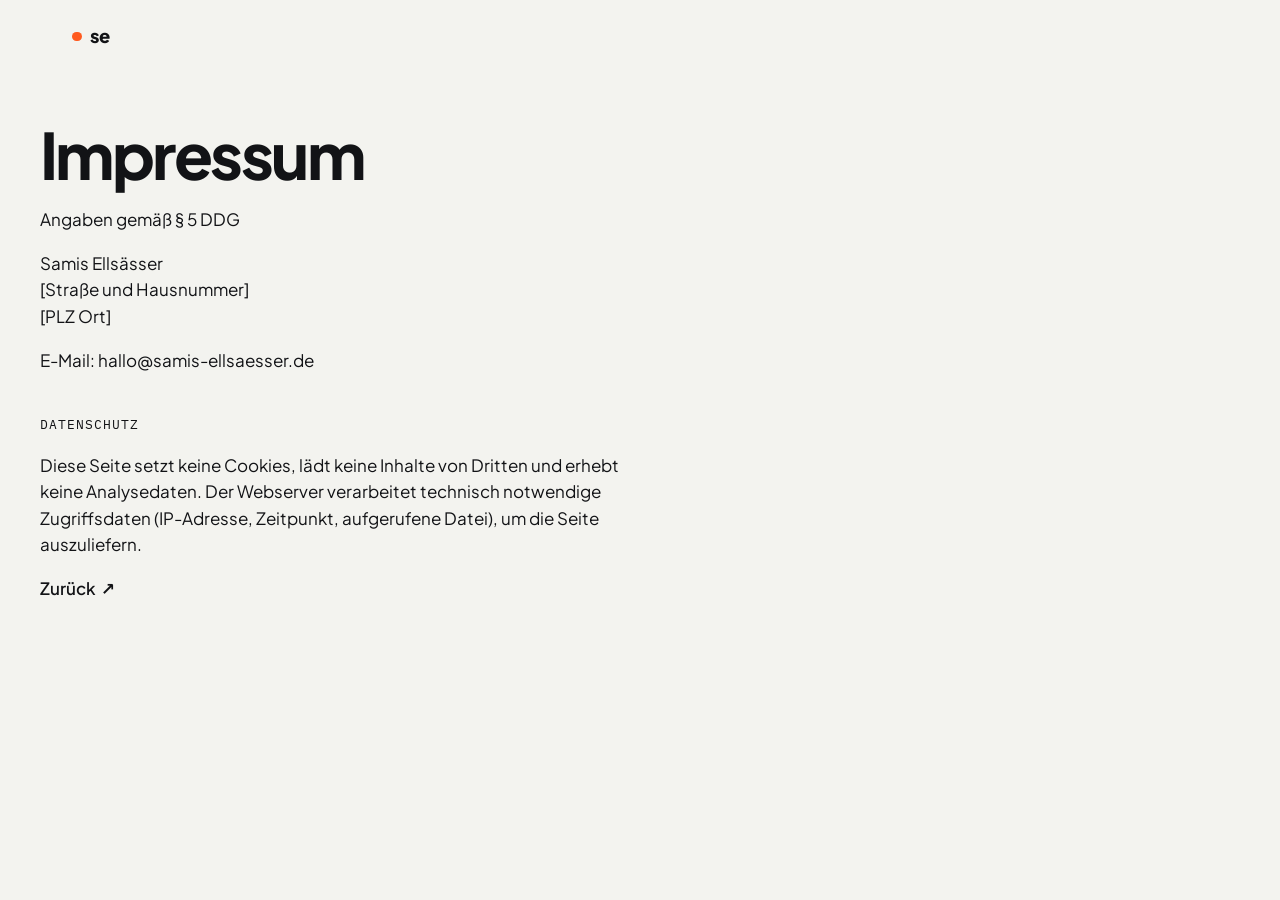
==== impressum.html @ 4ca0b34e "Neue minimalistische Version: Name aus Rasterpunkten, Jetzt-Liste, Kontakt Eine Seite, eine Schrift " ====
<!doctype html>
<html lang="de">
<head>
<meta charset="utf-8">
<meta name="viewport" content="width=device-width, initial-scale=1">
<title>Impressum · Samis Ellsässer</title>
<meta name="robots" content="noindex">
<link rel="icon" href="assets/favicon.svg" type="image/svg+xml">
<link rel="stylesheet" href="assets/site.css">
</head>
<body>
<header class="top wrap">
  <a class="brand" href="./"><span class="brand__dot" aria-hidden="true"></span>se</a>
</header>
<main class="wrap legal">
  <h1 class="say">Impressum</h1>
  <!-- TODO: Angaben nach § 5 DDG ergänzen (Name, Anschrift, Kontakt). Bis dahin nicht live schalten. -->
  <p>Angaben gemäß § 5 DDG</p>
  <p>Samis Ellsässer<br>[Straße und Hausnummer]<br>[PLZ Ort]</p>
  <p>E-Mail: hallo@samis-ellsaesser.de</p>
  <h2 class="mono">Datenschutz</h2>
  <p>Diese Seite setzt keine Cookies, lädt keine Inhalte von Dritten und erhebt keine Analysedaten. Der Webserver verarbeitet technisch notwendige Zugriffsdaten (IP-Adresse, Zeitpunkt, aufgerufene Datei), um die Seite auszuliefern.</p>
  <p><a class="arrow" href="./">Zurück</a></p>
</main>
</body>
</html>
---- assets/site.css ----
/* samis-ellsaesser.de
   Eine Seite, eine Schrift, eine Akzentfarbe. Der Name setzt sich aus Rasterpunkten zusammen,
   alles andere bleibt ruhig. Verwandt mit dem Druckbogen von digitalemedien.de. */

@font-face{font-family:"Plus Jakarta Sans";src:url("fonts/plus-jakarta-sans-latin-ext-wght-normal.woff2") format("woff2");font-weight:200 800;font-style:normal;font-display:swap;unicode-range:U+0100-02BA,U+02BD-02C5,U+02C7-02CC,U+02CE-02D7,U+02DD-02FF,U+0304,U+0308,U+0329,U+1D00-1DBF,U+1E00-1E9F,U+1EF2-1EFF,U+2020,U+20A0-20AB,U+20AD-20C0,U+2113,U+2C60-2C7F,U+A720-A7FF}
@font-face{font-family:"Plus Jakarta Sans";src:url("fonts/plus-jakarta-sans-latin-wght-normal.woff2") format("woff2");font-weight:200 800;font-style:normal;font-display:swap;unicode-range:U+0000-00FF,U+0131,U+0152-0153,U+02BB-02BC,U+02C6,U+02DA,U+02DC,U+0304,U+0308,U+0329,U+2000-206F,U+20AC,U+2122,U+2191,U+2193,U+2212,U+2215,U+FEFF,U+FFFD}
@font-face{font-family:"IBM Plex Mono";src:url("fonts/plex-mono-400.woff2") format("woff2");font-weight:400;font-style:normal;font-display:swap}

:root{
  --paper:#f3f3ef;
  --ink:#121316;
  --ink-2:#5b5d63;
  --line:rgba(18,19,22,.12);
  --hover:rgba(18,19,22,.035);
  --accent:#ff5a1f;
  --font:"Plus Jakarta Sans",system-ui,-apple-system,"Segoe UI",Arial,sans-serif;
  --mono:"IBM Plex Mono",ui-monospace,"SF Mono",Menlo,Consolas,monospace;
  --gutter:clamp(16px,4vw,40px);
  color-scheme:light dark;
}
@media (prefers-color-scheme:dark){
  :root{
    --paper:#111214;
    --ink:#ecece6;
    --ink-2:#9a9ca3;
    --line:rgba(236,236,230,.13);
    --hover:rgba(236,236,230,.04);
    --accent:#ff7440;
  }
}

*,*::before,*::after{box-sizing:border-box}
html{-webkit-text-size-adjust:100%;scroll-behavior:smooth}
body{
  margin:0;background:var(--paper);color:var(--ink);
  font-family:var(--font);font-size:1.0625rem;line-height:1.55;
  -webkit-font-smoothing:antialiased;
}
h1,h2,p,ul{margin:0}
ul{padding:0;list-style:none}
a{color:inherit;text-decoration:none}
::selection{background:var(--accent);color:#fff}
:focus-visible{outline:2px solid var(--accent);outline-offset:4px;border-radius:2px}

.wrap{width:100%;max-width:76rem;margin-inline:auto;padding-inline:max(var(--gutter),env(safe-area-inset-left,0px)) max(var(--gutter),env(safe-area-inset-right,0px))}
.mono{font-family:var(--mono);font-size:.8rem;letter-spacing:.02em;font-weight:400}
.muted{color:var(--ink-2)}
.skip{position:absolute;left:-999px;top:0;background:var(--ink);color:var(--paper);padding:.6rem 1rem;z-index:9}
.skip:focus{left:var(--gutter);top:.5rem}

/* Kopf */
.top{display:flex;align-items:center;justify-content:space-between;padding-block:1.4rem}
.brand{display:inline-flex;align-items:center;gap:.55rem;font-weight:800;font-size:1.15rem;letter-spacing:-.03em}
.brand__dot{width:.6rem;height:.6rem;border-radius:50%;background:var(--accent)}
.nav{display:flex;gap:1.6rem;font-weight:550;font-size:.95rem}
.nav a{padding-block:.3rem;border-bottom:1.5px solid transparent;transition:border-color .2s}
.nav a:hover{border-color:var(--accent)}

/* Bühne: Name aus Rasterpunkten */
.hero{padding-block:clamp(3rem,12vh,9rem) clamp(4rem,12vh,8rem)}
.name{
  position:relative;
  font-weight:800;
  font-size:clamp(3.4rem,15.5vw,14rem);
  line-height:.9;
  letter-spacing:-.055em;
  margin-left:-.04em;
}
.name__line{display:block;padding-bottom:.04em}
.name__canvas{position:absolute;inset:-.2em -.25em;width:calc(100% + .5em);height:calc(100% + .4em);pointer-events:none;display:none}
/* Mit laufendem Raster bleibt der echte Text für Lesegeräte und Auswahl da, nur unsichtbar */
.is-raster .name__line{color:transparent}
.is-raster .name__canvas{display:block}

.lead{max-width:34rem;margin-top:clamp(2rem,5vw,3rem);font-size:clamp(1.1rem,1.6vw,1.3rem);line-height:1.5;color:var(--ink)}
.meta{display:flex;gap:.6rem;margin-top:1.4rem;color:var(--ink-2)}
.meta__arrow{color:var(--accent)}

/* Abschnitte */
.block{padding-block:clamp(3rem,8vw,6rem);border-top:1px solid var(--line)}
.block__head{display:flex;justify-content:space-between;align-items:baseline;margin-bottom:1.6rem}
.block h2{text-transform:uppercase;letter-spacing:.08em}

/* Projekte als Zeilen */
.work li + li{border-top:1px solid var(--line)}
.row{
  display:grid;grid-template-columns:minmax(10rem,15rem) 1fr auto;gap:.4rem 2rem;align-items:baseline;
  padding:1.4rem .6rem;margin-inline:-.6rem;border-radius:6px;
  transition:background-color .2s;
}
.row__name{font-weight:700;font-size:1.3rem;letter-spacing:-.02em;transition:color .2s}
.row__text{color:var(--ink-2);max-width:40rem}
.row__tag{display:inline-flex;align-items:center;gap:.45rem;color:var(--ink-2);white-space:nowrap}
a.row:hover{background:var(--hover)}
a.row:hover .row__name{color:var(--accent)}
a.row .row__name::after{content:"↗";display:inline-block;margin-left:.35em;font-size:.8em;opacity:0;transform:translate(-.2em,.2em);transition:opacity .2s,transform .2s}
a.row:hover .row__name::after,a.row:focus-visible .row__name::after{opacity:1;transform:none}
.live{width:.45rem;height:.45rem;border-radius:50%;background:var(--accent);box-shadow:0 0 0 0 var(--accent);animation:puls 2.4s ease-out infinite}
@keyframes puls{0%{box-shadow:0 0 0 0 color-mix(in srgb,var(--accent) 55%,transparent)}70%,100%{box-shadow:0 0 0 .5rem transparent}}
.stack{margin-top:2rem}

/* Kontakt */
.block--contact h2{margin-bottom:1.6rem}
.say{font-size:clamp(2rem,5.5vw,4rem);font-weight:750;line-height:1.05;letter-spacing:-.04em}
.links{display:flex;flex-wrap:wrap;align-items:baseline;gap:1rem 2rem;margin-top:2rem}
.big{font-size:clamp(1.1rem,2.4vw,1.5rem);font-weight:600;background:linear-gradient(var(--accent),var(--accent)) 0 100%/0 2px no-repeat;padding-bottom:.15em;transition:background-size .3s;overflow-wrap:anywhere}
.big:hover{background-size:100% 2px}
.arrow{font-weight:550}
.arrow::after{content:"↗";margin-left:.3em;display:inline-block;transition:transform .2s}
.arrow:hover::after{transform:translate(.15em,-.15em)}

.foot{display:flex;flex-wrap:wrap;justify-content:space-between;gap:.6rem 2rem;padding-block:2rem 2.6rem;border-top:1px solid var(--line)}
.foot a:hover{color:var(--ink)}

@media (max-width:720px){
  .name{font-size:23vw}
  .hero{padding-block:2.5rem 4rem}
  .row{grid-template-columns:1fr auto;gap:.35rem 1rem}
  .row__text{grid-column:1 / -1;grid-row:2}
  .block__head{flex-direction:column;gap:.2rem}
}
@media (prefers-reduced-motion:reduce){
  *{transition:none !important;animation:none !important}
}

/* Impressum */
.legal{padding-block:3rem 6rem;max-width:44rem;margin-left:0}
.legal > * + *{margin-top:1.1rem}
.legal h2{margin-top:2.6rem;text-transform:uppercase;letter-spacing:.08em}
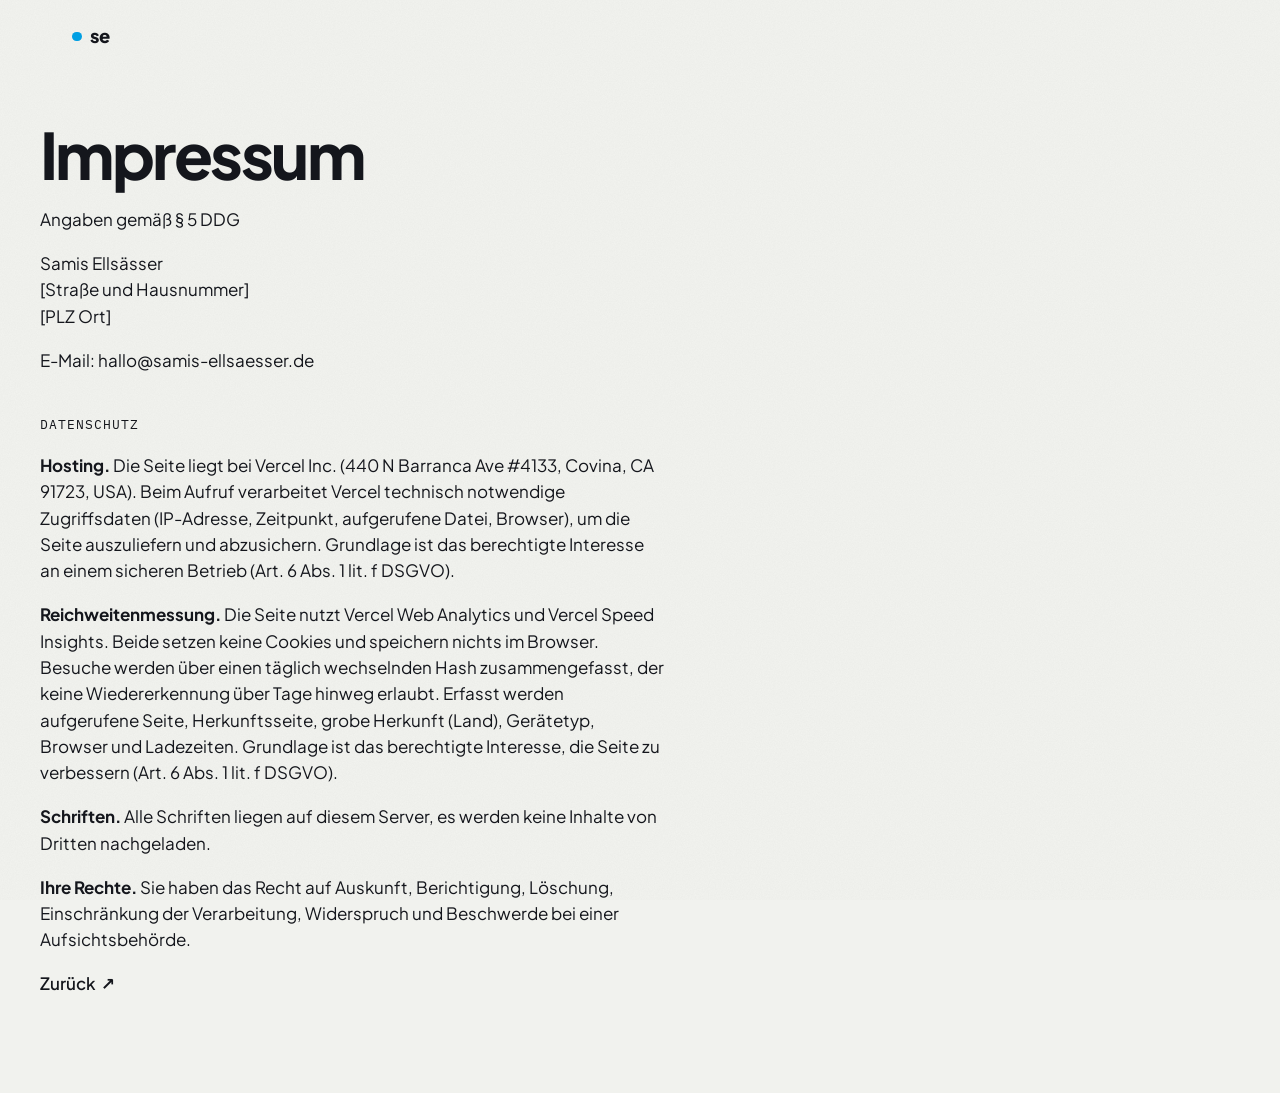
==== commit 6f321469: "CV-Inhalte, Arbeitsweise und Vercel statt Railway Werdegang aus dem CV ohne private Angaben (kein Fo" ====
--- a/impressum.html
+++ b/impressum.html
@@ -19,7 +19,11 @@
   <p>Samis Ellsässer<br>[Straße und Hausnummer]<br>[PLZ Ort]</p>
   <p>E-Mail: hallo@samis-ellsaesser.de</p>
   <h2 class="mono">Datenschutz</h2>
-  <p>Diese Seite setzt keine Cookies, lädt keine Inhalte von Dritten und erhebt keine Analysedaten. Der Webserver verarbeitet technisch notwendige Zugriffsdaten (IP-Adresse, Zeitpunkt, aufgerufene Datei), um die Seite auszuliefern.</p>
+  <!-- TODO: Datenschutzerklärung vor dem Livegang prüfen lassen -->
+  <p><strong>Hosting.</strong> Die Seite liegt bei Vercel Inc. (440 N Barranca Ave #4133, Covina, CA 91723, USA). Beim Aufruf verarbeitet Vercel technisch notwendige Zugriffsdaten (IP-Adresse, Zeitpunkt, aufgerufene Datei, Browser), um die Seite auszuliefern und abzusichern. Grundlage ist das berechtigte Interesse an einem sicheren Betrieb (Art. 6 Abs. 1 lit. f DSGVO).</p>
+  <p><strong>Reichweitenmessung.</strong> Die Seite nutzt Vercel Web Analytics und Vercel Speed Insights. Beide setzen keine Cookies und speichern nichts im Browser. Besuche werden über einen täglich wechselnden Hash zusammengefasst, der keine Wiedererkennung über Tage hinweg erlaubt. Erfasst werden aufgerufene Seite, Herkunftsseite, grobe Herkunft (Land), Gerätetyp, Browser und Ladezeiten. Grundlage ist das berechtigte Interesse, die Seite zu verbessern (Art. 6 Abs. 1 lit. f DSGVO).</p>
+  <p><strong>Schriften.</strong> Alle Schriften liegen auf diesem Server, es werden keine Inhalte von Dritten nachgeladen.</p>
+  <p><strong>Ihre Rechte.</strong> Sie haben das Recht auf Auskunft, Berichtigung, Löschung, Einschränkung der Verarbeitung, Widerspruch und Beschwerde bei einer Aufsichtsbehörde.</p>
   <p><a class="arrow" href="./">Zurück</a></p>
 </main>
 </body>
--- a/assets/site.css
+++ b/assets/site.css
@@ -1,48 +1,53 @@
 /* samis-ellsaesser.de
-   Eine Seite, eine Schrift, eine Akzentfarbe. Der Name setzt sich aus Rasterpunkten zusammen,
-   alles andere bleibt ruhig. Verwandt mit dem Druckbogen von digitalemedien.de. */
+   Die Seite ist ein Bogen Papier, wie bei digitalemedien.de: helles Papier mit Korn, Tinte, eine Prozessfarbe (Cyan).
+   Der Name entsteht aus Rasterpunkten, ausgelöst durch einen Klick im Auftakt. Alles andere bleibt ruhig.
+   Bewusst nur hell: Die Auftakt-Clips werden gegen hellen Grund freigestellt. */
 
 @font-face{font-family:"Plus Jakarta Sans";src:url("fonts/plus-jakarta-sans-latin-ext-wght-normal.woff2") format("woff2");font-weight:200 800;font-style:normal;font-display:swap;unicode-range:U+0100-02BA,U+02BD-02C5,U+02C7-02CC,U+02CE-02D7,U+02DD-02FF,U+0304,U+0308,U+0329,U+1D00-1DBF,U+1E00-1E9F,U+1EF2-1EFF,U+2020,U+20A0-20AB,U+20AD-20C0,U+2113,U+2C60-2C7F,U+A720-A7FF}
 @font-face{font-family:"Plus Jakarta Sans";src:url("fonts/plus-jakarta-sans-latin-wght-normal.woff2") format("woff2");font-weight:200 800;font-style:normal;font-display:swap;unicode-range:U+0000-00FF,U+0131,U+0152-0153,U+02BB-02BC,U+02C6,U+02DA,U+02DC,U+0304,U+0308,U+0329,U+2000-206F,U+20AC,U+2122,U+2191,U+2193,U+2212,U+2215,U+FEFF,U+FFFD}
 @font-face{font-family:"IBM Plex Mono";src:url("fonts/plex-mono-400.woff2") format("woff2");font-weight:400;font-style:normal;font-display:swap}
 
+/* Bogen mit linksbündigem Raster; Name groß, darunter Zeilen wie ein Register */
 :root{
-  --paper:#f3f3ef;
-  --ink:#121316;
-  --ink-2:#5b5d63;
-  --line:rgba(18,19,22,.12);
-  --hover:rgba(18,19,22,.035);
-  --accent:#ff5a1f;
+  --paper:#f1f2ee;
+  --ink:#14161c;
+  --ink-2:#585c66;
+  --line:rgba(20,22,28,.13);
+  --hover:rgba(20,22,28,.035);
+  --accent:#009fe3;      /* Prozess-Cyan: Rasterpunkte, Markierungen */
+  --accent-ink:#00679c;  /* Cyan für Text, lesbar auf Papier */
+  --c:#009fe3; --m:#e6007e; --y:#ffeb00; --k:#1b1b1b;
   --font:"Plus Jakarta Sans",system-ui,-apple-system,"Segoe UI",Arial,sans-serif;
   --mono:"IBM Plex Mono",ui-monospace,"SF Mono",Menlo,Consolas,monospace;
   --gutter:clamp(16px,4vw,40px);
-  color-scheme:light dark;
-}
-@media (prefers-color-scheme:dark){
-  :root{
-    --paper:#111214;
-    --ink:#ecece6;
-    --ink-2:#9a9ca3;
-    --line:rgba(236,236,230,.13);
-    --hover:rgba(236,236,230,.04);
-    --accent:#ff7440;
-  }
+  color-scheme:only light;
 }
 
 *,*::before,*::after{box-sizing:border-box}
+[hidden]{display:none !important}
 html{-webkit-text-size-adjust:100%;scroll-behavior:smooth}
 body{
   margin:0;background:var(--paper);color:var(--ink);
   font-family:var(--font);font-size:1.0625rem;line-height:1.55;
   -webkit-font-smoothing:antialiased;
 }
+/* Papierkorn wie auf digitalemedien.de */
+body::after{
+  content:"";position:fixed;inset:0;z-index:1;pointer-events:none;opacity:.45;
+  background-image:url("data:image/svg+xml,%3Csvg xmlns='http://www.w3.org/2000/svg' width='220' height='220'%3E%3Cfilter id='n'%3E%3CfeTurbulence type='fractalNoise' baseFrequency='.85' numOctaves='2' stitchTiles='stitch'/%3E%3CfeColorMatrix values='0 0 0 0 .5 0 0 0 0 .5 0 0 0 0 .5 0 0 0 .22 -.04'/%3E%3C/filter%3E%3Crect width='100%25' height='100%25' filter='url(%23n)'/%3E%3C/svg%3E");
+}
 h1,h2,p,ul{margin:0}
 ul{padding:0;list-style:none}
 a{color:inherit;text-decoration:none}
+button{font:inherit;color:inherit}
 ::selection{background:var(--accent);color:#fff}
-:focus-visible{outline:2px solid var(--accent);outline-offset:4px;border-radius:2px}
-
-.wrap{width:100%;max-width:76rem;margin-inline:auto;padding-inline:max(var(--gutter),env(safe-area-inset-left,0px)) max(var(--gutter),env(safe-area-inset-right,0px))}
+:focus-visible{outline:2px solid var(--accent-ink);outline-offset:4px;border-radius:2px}
+
+.wrap{
+  position:relative;z-index:2;width:100%;max-width:76rem;margin-inline:auto;
+  padding-left:max(var(--gutter),env(safe-area-inset-left,0px));
+  padding-right:max(var(--gutter),env(safe-area-inset-right,0px));
+}
 .mono{font-family:var(--mono);font-size:.8rem;letter-spacing:.02em;font-weight:400}
 .muted{color:var(--ink-2)}
 .skip{position:absolute;left:-999px;top:0;background:var(--ink);color:var(--paper);padding:.6rem 1rem;z-index:9}
@@ -57,7 +62,7 @@
 .nav a:hover{border-color:var(--accent)}
 
 /* Bühne: Name aus Rasterpunkten */
-.hero{padding-block:clamp(3rem,12vh,9rem) clamp(4rem,12vh,8rem)}
+.hero{padding-block:clamp(3rem,11vh,8rem) clamp(2.5rem,7vh,4.5rem)}
 .name{
   position:relative;
   font-weight:800;
@@ -65,6 +70,7 @@
   line-height:.9;
   letter-spacing:-.055em;
   margin-left:-.04em;
+  text-wrap:balance;
 }
 .name__line{display:block;padding-bottom:.04em}
 .name__canvas{position:absolute;inset:-.2em -.25em;width:calc(100% + .5em);height:calc(100% + .4em);pointer-events:none;display:none}
@@ -72,39 +78,48 @@
 .is-raster .name__line{color:transparent}
 .is-raster .name__canvas{display:block}
 
-.lead{max-width:34rem;margin-top:clamp(2rem,5vw,3rem);font-size:clamp(1.1rem,1.6vw,1.3rem);line-height:1.5;color:var(--ink)}
-.meta{display:flex;gap:.6rem;margin-top:1.4rem;color:var(--ink-2)}
-.meta__arrow{color:var(--accent)}
+.lead{max-width:34rem;margin-top:clamp(2rem,5vw,3rem);font-size:clamp(1.1rem,1.6vw,1.3rem);line-height:1.5}
+
+/* Bogenrand wie auf digitalemedien.de: Beschriftung und Kontrollstreifen */
+.slug{display:flex;flex-wrap:wrap;align-items:center;gap:.4rem 1.4rem;margin-top:clamp(2.5rem,6vw,4rem);color:var(--ink-2)}
+.slug__arrow{color:var(--accent-ink)}
+.strip{display:inline-flex;gap:3px}
+.strip i{width:.7rem;height:.7rem;display:block}
+.strip .c{background:var(--c)}.strip .m{background:var(--m)}.strip .y{background:var(--y)}.strip .k{background:var(--k)}
+.strip .k5{background:color-mix(in srgb,var(--k) 50%,var(--paper))}
+.strip .k2{background:color-mix(in srgb,var(--k) 20%,var(--paper))}
 
 /* Abschnitte */
 .block{padding-block:clamp(3rem,8vw,6rem);border-top:1px solid var(--line)}
-.block__head{display:flex;justify-content:space-between;align-items:baseline;margin-bottom:1.6rem}
+.block__head{display:flex;justify-content:space-between;align-items:baseline;gap:.2rem 1rem;margin-bottom:1.6rem}
 .block h2{text-transform:uppercase;letter-spacing:.08em}
 
-/* Projekte als Zeilen */
+/* Register: Position und Projekte als Zeilen */
 .work li + li{border-top:1px solid var(--line)}
 .row{
-  display:grid;grid-template-columns:minmax(10rem,15rem) 1fr auto;gap:.4rem 2rem;align-items:baseline;
-  padding:1.4rem .6rem;margin-inline:-.6rem;border-radius:6px;
-  transition:background-color .2s;
-}
-.row__name{font-weight:700;font-size:1.3rem;letter-spacing:-.02em;transition:color .2s}
-.row__text{color:var(--ink-2);max-width:40rem}
-.row__tag{display:inline-flex;align-items:center;gap:.45rem;color:var(--ink-2);white-space:nowrap}
-a.row:hover{background:var(--hover)}
-a.row:hover .row__name{color:var(--accent)}
-a.row .row__name::after{content:"↗";display:inline-block;margin-left:.35em;font-size:.8em;opacity:0;transform:translate(-.2em,.2em);transition:opacity .2s,transform .2s}
-a.row:hover .row__name::after,a.row:focus-visible .row__name::after{opacity:1;transform:none}
-.live{width:.45rem;height:.45rem;border-radius:50%;background:var(--accent);box-shadow:0 0 0 0 var(--accent);animation:puls 2.4s ease-out infinite}
-@keyframes puls{0%{box-shadow:0 0 0 0 color-mix(in srgb,var(--accent) 55%,transparent)}70%,100%{box-shadow:0 0 0 .5rem transparent}}
+  display:grid;grid-template-columns:minmax(10rem,16rem) minmax(0,1fr) auto;gap:.4rem 2rem;align-items:baseline;
+  padding-block:1.5rem;
+}
+.row__name{display:flex;flex-direction:column;gap:.15rem;font-weight:700;font-size:1.3rem;letter-spacing:-.02em;line-height:1.2}
+.row__role{font-family:var(--mono);font-size:.78rem;font-weight:400;letter-spacing:.02em;color:var(--accent-ink)}
+.row__text{color:var(--ink-2);max-width:40rem;min-width:0}
+.row__text a{color:var(--ink);text-decoration:underline;text-decoration-color:var(--accent);text-underline-offset:.2em;text-decoration-thickness:1.5px}
+.row__text a:hover{color:var(--accent-ink)}
+.row__tag{display:inline-flex;align-items:center;gap:.45rem;color:var(--ink-2);white-space:nowrap;font-variant-numeric:tabular-nums}
+.row--now{padding-block:1.8rem}
+.row--now .row__name{font-size:1.55rem}
+.live{width:.45rem;height:.45rem;border-radius:50%;background:var(--accent);animation:puls 2.4s ease-out infinite}
+@keyframes puls{0%{box-shadow:0 0 0 0 rgba(0,159,227,.5)}70%,100%{box-shadow:0 0 0 .5rem rgba(0,159,227,0)}}
 .stack{margin-top:2rem}
 
 /* Kontakt */
 .block--contact h2{margin-bottom:1.6rem}
-.say{font-size:clamp(2rem,5.5vw,4rem);font-weight:750;line-height:1.05;letter-spacing:-.04em}
-.links{display:flex;flex-wrap:wrap;align-items:baseline;gap:1rem 2rem;margin-top:2rem}
-.big{font-size:clamp(1.1rem,2.4vw,1.5rem);font-weight:600;background:linear-gradient(var(--accent),var(--accent)) 0 100%/0 2px no-repeat;padding-bottom:.15em;transition:background-size .3s;overflow-wrap:anywhere}
+.say{font-size:clamp(2rem,5.5vw,4rem);font-weight:750;line-height:1.05;letter-spacing:-.04em;text-wrap:balance}
+.links{display:flex;flex-wrap:wrap;align-items:center;gap:1rem 1.6rem;margin-top:2rem}
+.big{font-size:clamp(1.1rem,2.4vw,1.5rem);font-weight:600;background:linear-gradient(var(--accent),var(--accent)) 0 100%/0 2px no-repeat;padding-bottom:.15em;transition:background-size .3s;overflow-wrap:anywhere;user-select:all}
 .big:hover{background-size:100% 2px}
+.copy{border:1.5px solid var(--ink);background:transparent;border-radius:3px;padding:.45em .8em;font-size:.85rem;font-weight:600;cursor:pointer;transition:background-color .15s,color .15s}
+.copy:hover{background:var(--ink);color:var(--paper)}
 .arrow{font-weight:550}
 .arrow::after{content:"↗";margin-left:.3em;display:inline-block;transition:transform .2s}
 .arrow:hover::after{transform:translate(.15em,-.15em)}
@@ -112,15 +127,72 @@
 .foot{display:flex;flex-wrap:wrap;justify-content:space-between;gap:.6rem 2rem;padding-block:2rem 2.6rem;border-top:1px solid var(--line)}
 .foot a:hover{color:var(--ink)}
 
+/* ---------- Auftakt: Zeiger fliegt herein, klickt, der Name entsteht ---------- */
+/* Ausgangszustand nur mit Klasse aus dem Inline-Skript; ohne JS ist alles sichtbar */
+.auftakt-vor [data-auf]{opacity:0;transform:translateY(.9rem)}
+.auftakt-vor .name__line{color:transparent}
+[data-auf]{transition:opacity .45s ease,transform .45s cubic-bezier(.2,.7,.2,1)}
+.zeiger{position:fixed;left:0;top:0;z-index:30;pointer-events:none;width:44px;height:44px;margin:-3px 0 0 -6px;will-change:transform;opacity:0}
+.zeiger svg{display:block;width:100%;height:100%;filter:drop-shadow(0 6px 8px rgba(20,22,28,.22));transform-origin:20% 10%;transition:transform .09s ease}
+.zeiger.is-klick svg{transform:scale(.82)}
+.ring{position:fixed;left:0;top:0;z-index:29;pointer-events:none;width:12px;height:12px;margin:-6px 0 0 -6px;border-radius:50%;border:2px solid var(--accent);opacity:0}
+.ring.is-an{animation:ring .7s cubic-bezier(.2,.7,.2,1) forwards}
+@keyframes ring{0%{opacity:1;transform:scale(1)}100%{opacity:0;transform:scale(9)}}
+
+/* Entwurfs-Schalter (wie das Lab auf digitalemedien.de), entfällt live */
+.lab{position:fixed;z-index:40;right:max(12px,env(safe-area-inset-right,0px));bottom:max(12px,env(safe-area-inset-bottom,0px));
+  display:flex;flex-wrap:wrap;align-items:center;gap:.4rem .6rem;max-width:calc(100% - 24px);
+  background:var(--paper);border:1.5px dashed var(--accent);border-radius:6px;padding:.5rem .7rem;font-size:.78rem}
+.lab__label{color:var(--ink-2)}
+.lab button{border:1px solid var(--line);background:transparent;border-radius:3px;padding:.25rem .55rem;cursor:pointer;font-family:var(--mono);font-size:.75rem}
+.lab button[aria-pressed="true"]{background:var(--ink);color:var(--paper);border-color:var(--ink)}
+.lab button:hover{border-color:var(--ink)}
+
 @media (max-width:720px){
   .name{font-size:23vw}
-  .hero{padding-block:2.5rem 4rem}
-  .row{grid-template-columns:1fr auto;gap:.35rem 1rem}
+  .hero{padding-block:2.5rem 3rem}
+  .row{grid-template-columns:minmax(0,1fr) auto;gap:.4rem 1rem}
   .row__text{grid-column:1 / -1;grid-row:2}
-  .block__head{flex-direction:column;gap:.2rem}
+  .block__head{flex-direction:column}
+  .zeiger{width:34px;height:34px}
 }
 @media (prefers-reduced-motion:reduce){
   *{transition:none !important;animation:none !important}
+}
+
+/* Arbeitsweise: ein Satz, drei Grundsätze */
+.focus{display:grid;grid-template-columns:repeat(3,minmax(0,1fr));gap:1.4rem 2.4rem;margin-top:clamp(2rem,4vw,3rem)}
+.focus li{display:flex;flex-direction:column;gap:.5rem;padding-top:1rem;border-top:2px solid var(--ink);color:var(--ink-2)}
+.focus__k{color:var(--ink);text-transform:uppercase;letter-spacing:.06em}
+
+/* Werdegang: Zeitspalte links, Inhalt rechts */
+.cv{list-style:none;padding:0;margin:0}
+.cv__item{display:grid;grid-template-columns:minmax(10rem,16rem) minmax(0,1fr);gap:.4rem 2rem;padding-block:1.6rem}
+.cv__item + .cv__item{border-top:1px solid var(--line)}
+.cv__when{color:var(--ink-2);padding-top:.35rem;font-variant-numeric:tabular-nums}
+.cv__what{max-width:46rem;min-width:0}
+.cv__what h3{margin:0 0 .4rem;font-size:1.3rem;font-weight:700;letter-spacing:-.02em}
+.cv__what > p{color:var(--ink-2);margin:0}
+.cv__proj{margin-top:1.2rem;display:grid;gap:.9rem}
+.cv__proj li{display:grid;grid-template-columns:8.5rem minmax(0,1fr);gap:.2rem 1rem;color:var(--ink-2)}
+.cv__proj li > .mono{padding-top:.2rem;color:var(--accent-ink);font-variant-numeric:tabular-nums}
+.cv__proj strong{color:var(--ink);font-weight:650}
+
+/* Können: Stufen als Rasterpunkte */
+.skills{margin-top:clamp(2rem,4vw,3rem);padding-top:1.6rem;border-top:1px solid var(--line)}
+.skills h3{margin:0 0 1rem;text-transform:uppercase;letter-spacing:.08em;font-weight:400}
+.skills__list{display:grid;grid-template-columns:repeat(2,minmax(0,1fr));gap:.7rem 3rem}
+.skills__list li{display:flex;justify-content:space-between;align-items:center;gap:1rem;padding-bottom:.7rem;border-bottom:1px dashed var(--line)}
+.pips{display:inline-flex;gap:5px;flex:none}
+.pips i{width:9px;height:9px;border-radius:50%;background:var(--ink)}
+.pips i.off{background:transparent;box-shadow:inset 0 0 0 1.5px var(--line)}
+.skills__more{margin-top:1.4rem}
+.note{margin-top:1.4rem;max-width:34rem}
+@media (max-width:720px){
+  .focus{grid-template-columns:1fr}
+  .cv__item{grid-template-columns:1fr}
+  .cv__proj li{grid-template-columns:1fr}
+  .skills__list{grid-template-columns:1fr}
 }
 
 /* Impressum */
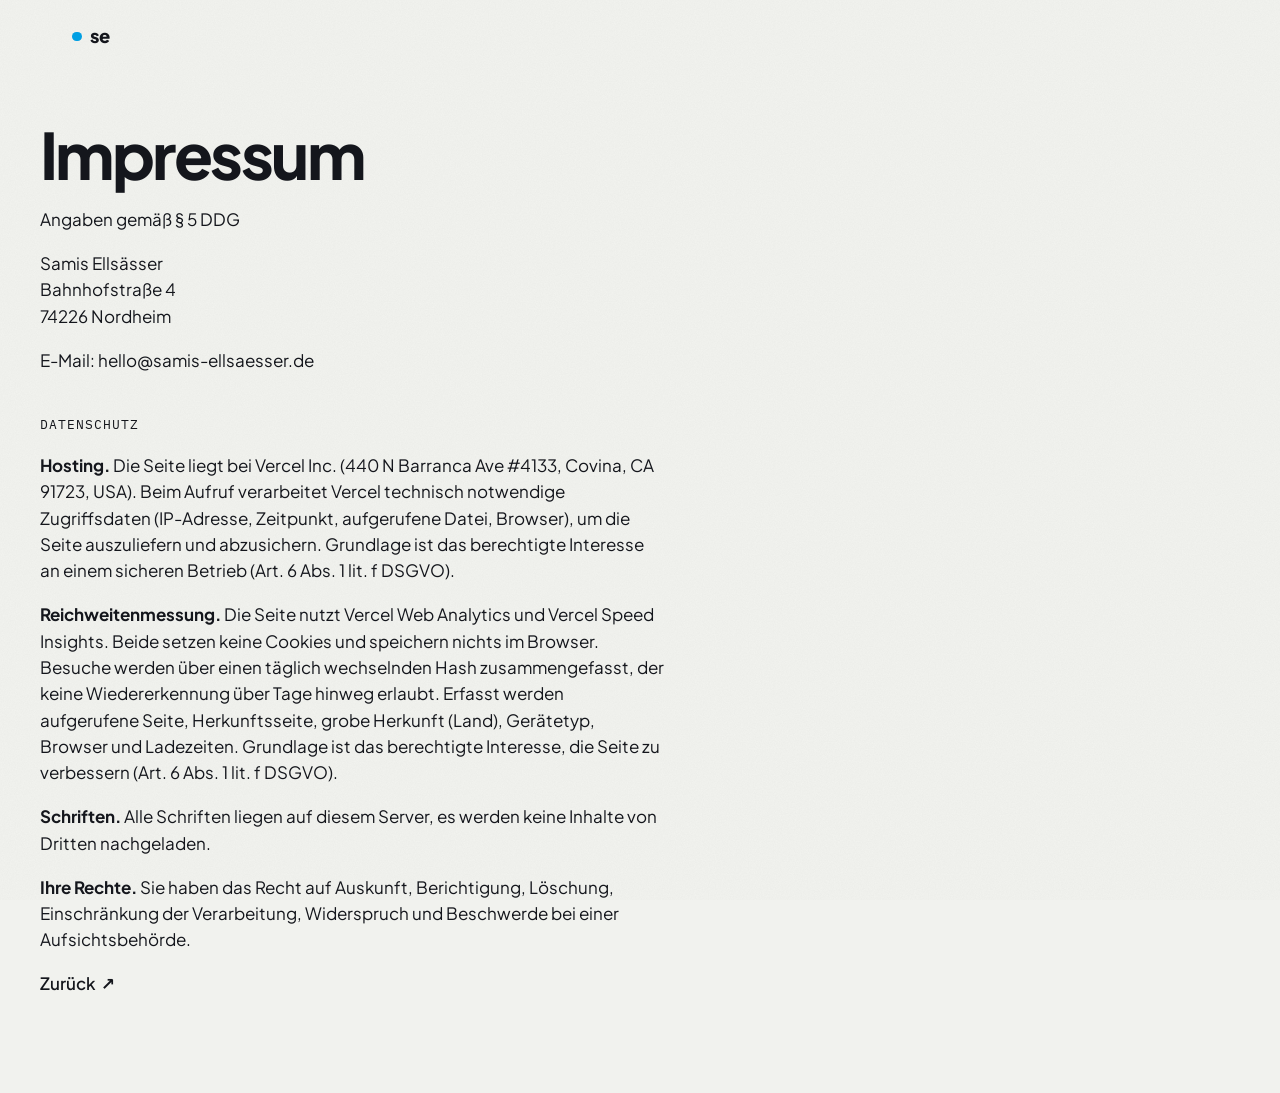
==== commit 565eca1c: "Rand-Delle wie die Lautstärketasten, Impressum, Kontakt vor Crawlern geschützt Mobil drückt sich bei" ====
--- a/impressum.html
+++ b/impressum.html
@@ -14,10 +14,11 @@
 </header>
 <main class="wrap legal">
   <h1 class="say">Impressum</h1>
-  <!-- TODO: Angaben nach § 5 DDG ergänzen (Name, Anschrift, Kontakt). Bis dahin nicht live schalten. -->
   <p>Angaben gemäß § 5 DDG</p>
-  <p>Samis Ellsässer<br>[Straße und Hausnummer]<br>[PLZ Ort]</p>
-  <p>E-Mail: hallo@samis-ellsaesser.de</p>
+  <!-- Anschrift und Mail verschlüsselt, damit Crawler sie nicht aus dem Quelltext lesen (assets/kontakt.js) -->
+  <p data-enc="bWllaGRyb04gNjIyNDd8NCBlw59hcnRzZm9obmhhQnxyZXNzw6RzbGxFIHNpbWFT" data-art="zeilen">Anschrift wird geladen …</p>
+  <p>E-Mail: <a data-enc="ZWQucmVzc2Vhc2xsZS1zaW1hc0BvbGxlaA==" data-art="mail" href="#">wird geladen …</a></p>
+  <noscript><p>Anschrift und E-Mail werden zum Schutz vor automatischem Auslesen per JavaScript eingeblendet.</p></noscript>
   <h2 class="mono">Datenschutz</h2>
   <!-- TODO: Datenschutzerklärung vor dem Livegang prüfen lassen -->
   <p><strong>Hosting.</strong> Die Seite liegt bei Vercel Inc. (440 N Barranca Ave #4133, Covina, CA 91723, USA). Beim Aufruf verarbeitet Vercel technisch notwendige Zugriffsdaten (IP-Adresse, Zeitpunkt, aufgerufene Datei, Browser), um die Seite auszuliefern und abzusichern. Grundlage ist das berechtigte Interesse an einem sicheren Betrieb (Art. 6 Abs. 1 lit. f DSGVO).</p>
@@ -26,5 +27,6 @@
   <p><strong>Ihre Rechte.</strong> Sie haben das Recht auf Auskunft, Berichtigung, Löschung, Einschränkung der Verarbeitung, Widerspruch und Beschwerde bei einer Aufsichtsbehörde.</p>
   <p><a class="arrow" href="./">Zurück</a></p>
 </main>
+<script src="assets/kontakt.js" defer></script>
 </body>
 </html>
--- a/assets/site.css
+++ b/assets/site.css
@@ -138,6 +138,9 @@
 .ring{position:fixed;left:0;top:0;z-index:29;pointer-events:none;width:12px;height:12px;margin:-6px 0 0 -6px;border-radius:50%;border:2px solid var(--accent);opacity:0}
 .ring.is-an{animation:ring .7s cubic-bezier(.2,.7,.2,1) forwards}
 @keyframes ring{0%{opacity:1;transform:scale(1)}100%{opacity:0;transform:scale(9)}}
+
+/* Rand: Delle wie bei den Lautstärketasten (Canvas, von site.js gezeichnet) */
+.rand{position:fixed;left:0;top:0;z-index:35;width:56px;pointer-events:none}
 
 /* Entwurfs-Schalter (wie das Lab auf digitalemedien.de), entfällt live */
 .lab{position:fixed;z-index:40;right:max(12px,env(safe-area-inset-right,0px));bottom:max(12px,env(safe-area-inset-bottom,0px));
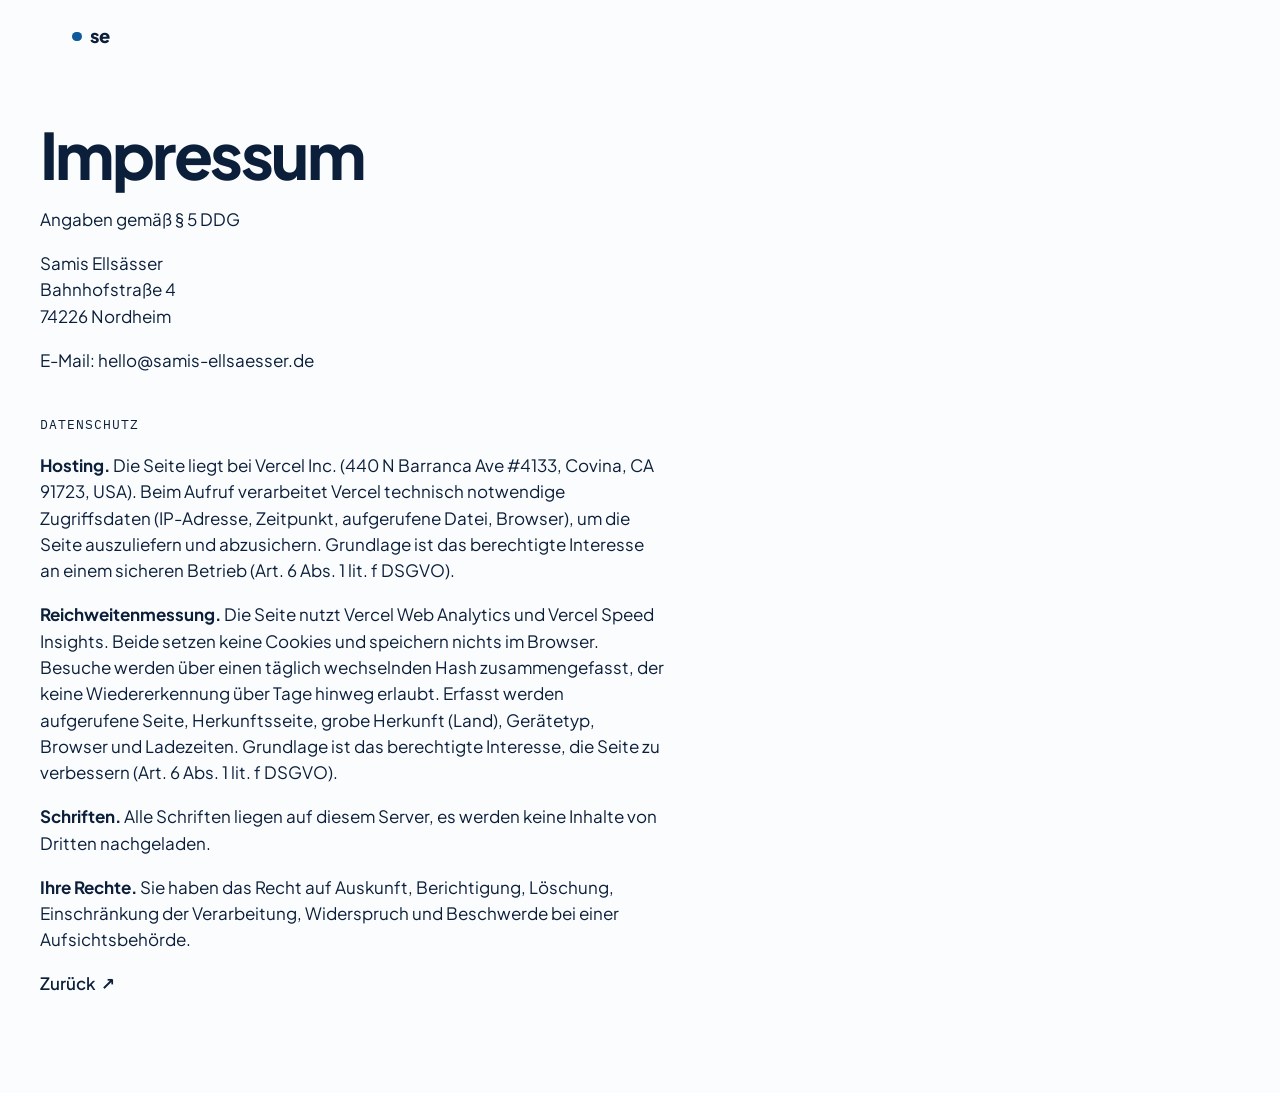
==== commit bdb957c6: "Interne Kommentare aus dem ausgelieferten Quelltext entfernt Co-Authored-By: Claude Opus 5.5 <norepl" ====
--- a/impressum.html
+++ b/impressum.html
@@ -15,12 +15,10 @@
 <main class="wrap legal">
   <h1 class="say">Impressum</h1>
   <p>Angaben gemäß § 5 DDG</p>
-  <!-- Anschrift und Mail verschlüsselt, damit Crawler sie nicht aus dem Quelltext lesen (assets/kontakt.js) -->
   <p data-enc="bWllaGRyb04gNjIyNDd8NCBlw59hcnRzZm9obmhhQnxyZXNzw6RzbGxFIHNpbWFT" data-art="zeilen">Anschrift wird geladen …</p>
   <p>E-Mail: <a data-enc="ZWQucmVzc2Vhc2xsZS1zaW1hc0BvbGxlaA==" data-art="mail" href="#">wird geladen …</a></p>
   <noscript><p>Anschrift und E-Mail werden zum Schutz vor automatischem Auslesen per JavaScript eingeblendet.</p></noscript>
   <h2 class="mono">Datenschutz</h2>
-  <!-- TODO: Datenschutzerklärung vor dem Livegang prüfen lassen -->
   <p><strong>Hosting.</strong> Die Seite liegt bei Vercel Inc. (440 N Barranca Ave #4133, Covina, CA 91723, USA). Beim Aufruf verarbeitet Vercel technisch notwendige Zugriffsdaten (IP-Adresse, Zeitpunkt, aufgerufene Datei, Browser), um die Seite auszuliefern und abzusichern. Grundlage ist das berechtigte Interesse an einem sicheren Betrieb (Art. 6 Abs. 1 lit. f DSGVO).</p>
   <p><strong>Reichweitenmessung.</strong> Die Seite nutzt Vercel Web Analytics und Vercel Speed Insights. Beide setzen keine Cookies und speichern nichts im Browser. Besuche werden über einen täglich wechselnden Hash zusammengefasst, der keine Wiedererkennung über Tage hinweg erlaubt. Erfasst werden aufgerufene Seite, Herkunftsseite, grobe Herkunft (Land), Gerätetyp, Browser und Ladezeiten. Grundlage ist das berechtigte Interesse, die Seite zu verbessern (Art. 6 Abs. 1 lit. f DSGVO).</p>
   <p><strong>Schriften.</strong> Alle Schriften liegen auf diesem Server, es werden keine Inhalte von Dritten nachgeladen.</p>
--- a/assets/site.css
+++ b/assets/site.css
@@ -1,22 +1,21 @@
 /* samis-ellsaesser.de
-   Die Seite ist ein Bogen Papier, wie bei digitalemedien.de: helles Papier mit Korn, Tinte, eine Prozessfarbe (Cyan).
-   Der Name entsteht aus Rasterpunkten, ausgelöst durch einen Klick im Auftakt. Alles andere bleibt ruhig.
-   Bewusst nur hell: Die Auftakt-Clips werden gegen hellen Grund freigestellt. */
+   Schlicht: heller Grund, Dunkelblau für Schrift, ein Ozeanblau als einzige Akzentfarbe.
+   Der Name entsteht aus Punkten, ausgelöst durch einen Klick im Auftakt. Alles andere bleibt ruhig. */
 
 @font-face{font-family:"Plus Jakarta Sans";src:url("fonts/plus-jakarta-sans-latin-ext-wght-normal.woff2") format("woff2");font-weight:200 800;font-style:normal;font-display:swap;unicode-range:U+0100-02BA,U+02BD-02C5,U+02C7-02CC,U+02CE-02D7,U+02DD-02FF,U+0304,U+0308,U+0329,U+1D00-1DBF,U+1E00-1E9F,U+1EF2-1EFF,U+2020,U+20A0-20AB,U+20AD-20C0,U+2113,U+2C60-2C7F,U+A720-A7FF}
 @font-face{font-family:"Plus Jakarta Sans";src:url("fonts/plus-jakarta-sans-latin-wght-normal.woff2") format("woff2");font-weight:200 800;font-style:normal;font-display:swap;unicode-range:U+0000-00FF,U+0131,U+0152-0153,U+02BB-02BC,U+02C6,U+02DA,U+02DC,U+0304,U+0308,U+0329,U+2000-206F,U+20AC,U+2122,U+2191,U+2193,U+2212,U+2215,U+FEFF,U+FFFD}
 @font-face{font-family:"IBM Plex Mono";src:url("fonts/plex-mono-400.woff2") format("woff2");font-weight:400;font-style:normal;font-display:swap}
 
-/* Bogen mit linksbündigem Raster; Name groß, darunter Zeilen wie ein Register */
+/* Linksbündig; Name groß, darunter Zeilen wie ein Register */
 :root{
-  --paper:#f1f2ee;
-  --ink:#14161c;
-  --ink-2:#585c66;
-  --line:rgba(20,22,28,.13);
-  --hover:rgba(20,22,28,.035);
-  --accent:#009fe3;      /* Prozess-Cyan: Rasterpunkte, Markierungen */
-  --accent-ink:#00679c;  /* Cyan für Text, lesbar auf Papier */
-  --c:#009fe3; --m:#e6007e; --y:#ffeb00; --k:#1b1b1b;
+  --paper:#fbfcfe;
+  --ink:#0b1f3a;         /* Dunkelblau für Schrift */
+  --ink-2:#4b5b72;
+  --line:rgba(11,31,58,.12);
+  --hover:rgba(11,31,58,.035);
+  --accent:#0a5a9c;      /* Ozeanblau: Akzent, auch als Textfarbe lesbar */
+  --accent-ink:#0a5a9c;
+  --accent-hell:#5aa2dc; /* hellere Stufe nur fürs Rand-Leuchten */
   --font:"Plus Jakarta Sans",system-ui,-apple-system,"Segoe UI",Arial,sans-serif;
   --mono:"IBM Plex Mono",ui-monospace,"SF Mono",Menlo,Consolas,monospace;
   --gutter:clamp(16px,4vw,40px);
@@ -30,11 +29,6 @@
   margin:0;background:var(--paper);color:var(--ink);
   font-family:var(--font);font-size:1.0625rem;line-height:1.55;
   -webkit-font-smoothing:antialiased;
-}
-/* Papierkorn wie auf digitalemedien.de */
-body::after{
-  content:"";position:fixed;inset:0;z-index:1;pointer-events:none;opacity:.45;
-  background-image:url("data:image/svg+xml,%3Csvg xmlns='http://www.w3.org/2000/svg' width='220' height='220'%3E%3Cfilter id='n'%3E%3CfeTurbulence type='fractalNoise' baseFrequency='.85' numOctaves='2' stitchTiles='stitch'/%3E%3CfeColorMatrix values='0 0 0 0 .5 0 0 0 0 .5 0 0 0 0 .5 0 0 0 .22 -.04'/%3E%3C/filter%3E%3Crect width='100%25' height='100%25' filter='url(%23n)'/%3E%3C/svg%3E");
 }
 h1,h2,p,ul{margin:0}
 ul{padding:0;list-style:none}
@@ -78,16 +72,8 @@
 .is-raster .name__line{color:transparent}
 .is-raster .name__canvas{display:block}
 
-.lead{max-width:34rem;margin-top:clamp(2rem,5vw,3rem);font-size:clamp(1.1rem,1.6vw,1.3rem);line-height:1.5}
+.lead{max-width:36rem;margin-top:clamp(2rem,5vw,3rem);font-size:clamp(1.1rem,1.6vw,1.3rem);line-height:1.5}
 
-/* Bogenrand wie auf digitalemedien.de: Beschriftung und Kontrollstreifen */
-.slug{display:flex;flex-wrap:wrap;align-items:center;gap:.4rem 1.4rem;margin-top:clamp(2.5rem,6vw,4rem);color:var(--ink-2)}
-.slug__arrow{color:var(--accent-ink)}
-.strip{display:inline-flex;gap:3px}
-.strip i{width:.7rem;height:.7rem;display:block}
-.strip .c{background:var(--c)}.strip .m{background:var(--m)}.strip .y{background:var(--y)}.strip .k{background:var(--k)}
-.strip .k5{background:color-mix(in srgb,var(--k) 50%,var(--paper))}
-.strip .k2{background:color-mix(in srgb,var(--k) 20%,var(--paper))}
 
 /* Abschnitte */
 .block{padding-block:clamp(3rem,8vw,6rem);border-top:1px solid var(--line)}
@@ -106,10 +92,10 @@
 .row__text a{color:var(--ink);text-decoration:underline;text-decoration-color:var(--accent);text-underline-offset:.2em;text-decoration-thickness:1.5px}
 .row__text a:hover{color:var(--accent-ink)}
 .row__tag{display:inline-flex;align-items:center;gap:.45rem;color:var(--ink-2);white-space:nowrap;font-variant-numeric:tabular-nums}
-.row--now{padding-block:1.8rem}
+.row--now{padding-block:.6rem 0}
 .row--now .row__name{font-size:1.55rem}
 .live{width:.45rem;height:.45rem;border-radius:50%;background:var(--accent);animation:puls 2.4s ease-out infinite}
-@keyframes puls{0%{box-shadow:0 0 0 0 rgba(0,159,227,.5)}70%,100%{box-shadow:0 0 0 .5rem rgba(0,159,227,0)}}
+@keyframes puls{0%{box-shadow:0 0 0 0 rgba(10,90,156,.45)}70%,100%{box-shadow:0 0 0 .5rem rgba(10,90,156,0)}}
 .stack{margin-top:2rem}
 
 /* Kontakt */
@@ -139,17 +125,19 @@
 .ring.is-an{animation:ring .7s cubic-bezier(.2,.7,.2,1) forwards}
 @keyframes ring{0%{opacity:1;transform:scale(1)}100%{opacity:0;transform:scale(9)}}
 
-/* Rand: Delle wie bei den Lautstärketasten (Canvas, von site.js gezeichnet) */
-.rand{position:fixed;left:0;top:0;z-index:35;width:56px;pointer-events:none}
+/* Rand-Leuchten (mobil): der ganze Bildschirmrand glimmt in Blau, angelehnt an das
+   Leuchten beim langen Druck auf die Seitentaste. Zwei Ringe: scharf innen, weich als Schein. */
+@property --dreh{syntax:"<angle>";inherits:true;initial-value:0deg}
+.leuchten{position:fixed;inset:0;z-index:45;pointer-events:none;opacity:0;transition:opacity .7s ease;
+  --rund:clamp(28px,11vw,48px);--dreh:0deg}
+.leuchten.is-an{opacity:1;animation:dreh 3.2s linear infinite}
+.leuchten i{position:absolute;inset:0;border-radius:var(--rund);padding:2px;
+  background:conic-gradient(from var(--dreh),var(--accent),var(--accent-hell),var(--accent),var(--accent-hell),var(--accent));
+  -webkit-mask:linear-gradient(#000 0 0) content-box,linear-gradient(#000 0 0);-webkit-mask-composite:xor;
+  mask:linear-gradient(#000 0 0) content-box exclude,linear-gradient(#000 0 0)}
+.leuchten i + i{padding:9px;filter:blur(12px);opacity:.45}
+@keyframes dreh{to{--dreh:360deg}}
 
-/* Entwurfs-Schalter (wie das Lab auf digitalemedien.de), entfällt live */
-.lab{position:fixed;z-index:40;right:max(12px,env(safe-area-inset-right,0px));bottom:max(12px,env(safe-area-inset-bottom,0px));
-  display:flex;flex-wrap:wrap;align-items:center;gap:.4rem .6rem;max-width:calc(100% - 24px);
-  background:var(--paper);border:1.5px dashed var(--accent);border-radius:6px;padding:.5rem .7rem;font-size:.78rem}
-.lab__label{color:var(--ink-2)}
-.lab button{border:1px solid var(--line);background:transparent;border-radius:3px;padding:.25rem .55rem;cursor:pointer;font-family:var(--mono);font-size:.75rem}
-.lab button[aria-pressed="true"]{background:var(--ink);color:var(--paper);border-color:var(--ink)}
-.lab button:hover{border-color:var(--ink)}
 
 @media (max-width:720px){
   .name{font-size:23vw}
@@ -163,40 +151,6 @@
   *{transition:none !important;animation:none !important}
 }
 
-/* Arbeitsweise: ein Satz, drei Grundsätze */
-.focus{display:grid;grid-template-columns:repeat(3,minmax(0,1fr));gap:1.4rem 2.4rem;margin-top:clamp(2rem,4vw,3rem)}
-.focus li{display:flex;flex-direction:column;gap:.5rem;padding-top:1rem;border-top:2px solid var(--ink);color:var(--ink-2)}
-.focus__k{color:var(--ink);text-transform:uppercase;letter-spacing:.06em}
-
-/* Werdegang: Zeitspalte links, Inhalt rechts */
-.cv{list-style:none;padding:0;margin:0}
-.cv__item{display:grid;grid-template-columns:minmax(10rem,16rem) minmax(0,1fr);gap:.4rem 2rem;padding-block:1.6rem}
-.cv__item + .cv__item{border-top:1px solid var(--line)}
-.cv__when{color:var(--ink-2);padding-top:.35rem;font-variant-numeric:tabular-nums}
-.cv__what{max-width:46rem;min-width:0}
-.cv__what h3{margin:0 0 .4rem;font-size:1.3rem;font-weight:700;letter-spacing:-.02em}
-.cv__what > p{color:var(--ink-2);margin:0}
-.cv__proj{margin-top:1.2rem;display:grid;gap:.9rem}
-.cv__proj li{display:grid;grid-template-columns:8.5rem minmax(0,1fr);gap:.2rem 1rem;color:var(--ink-2)}
-.cv__proj li > .mono{padding-top:.2rem;color:var(--accent-ink);font-variant-numeric:tabular-nums}
-.cv__proj strong{color:var(--ink);font-weight:650}
-
-/* Können: Stufen als Rasterpunkte */
-.skills{margin-top:clamp(2rem,4vw,3rem);padding-top:1.6rem;border-top:1px solid var(--line)}
-.skills h3{margin:0 0 1rem;text-transform:uppercase;letter-spacing:.08em;font-weight:400}
-.skills__list{display:grid;grid-template-columns:repeat(2,minmax(0,1fr));gap:.7rem 3rem}
-.skills__list li{display:flex;justify-content:space-between;align-items:center;gap:1rem;padding-bottom:.7rem;border-bottom:1px dashed var(--line)}
-.pips{display:inline-flex;gap:5px;flex:none}
-.pips i{width:9px;height:9px;border-radius:50%;background:var(--ink)}
-.pips i.off{background:transparent;box-shadow:inset 0 0 0 1.5px var(--line)}
-.skills__more{margin-top:1.4rem}
-.note{margin-top:1.4rem;max-width:34rem}
-@media (max-width:720px){
-  .focus{grid-template-columns:1fr}
-  .cv__item{grid-template-columns:1fr}
-  .cv__proj li{grid-template-columns:1fr}
-  .skills__list{grid-template-columns:1fr}
-}
 
 /* Impressum */
 .legal{padding-block:3rem 6rem;max-width:44rem;margin-left:0}
